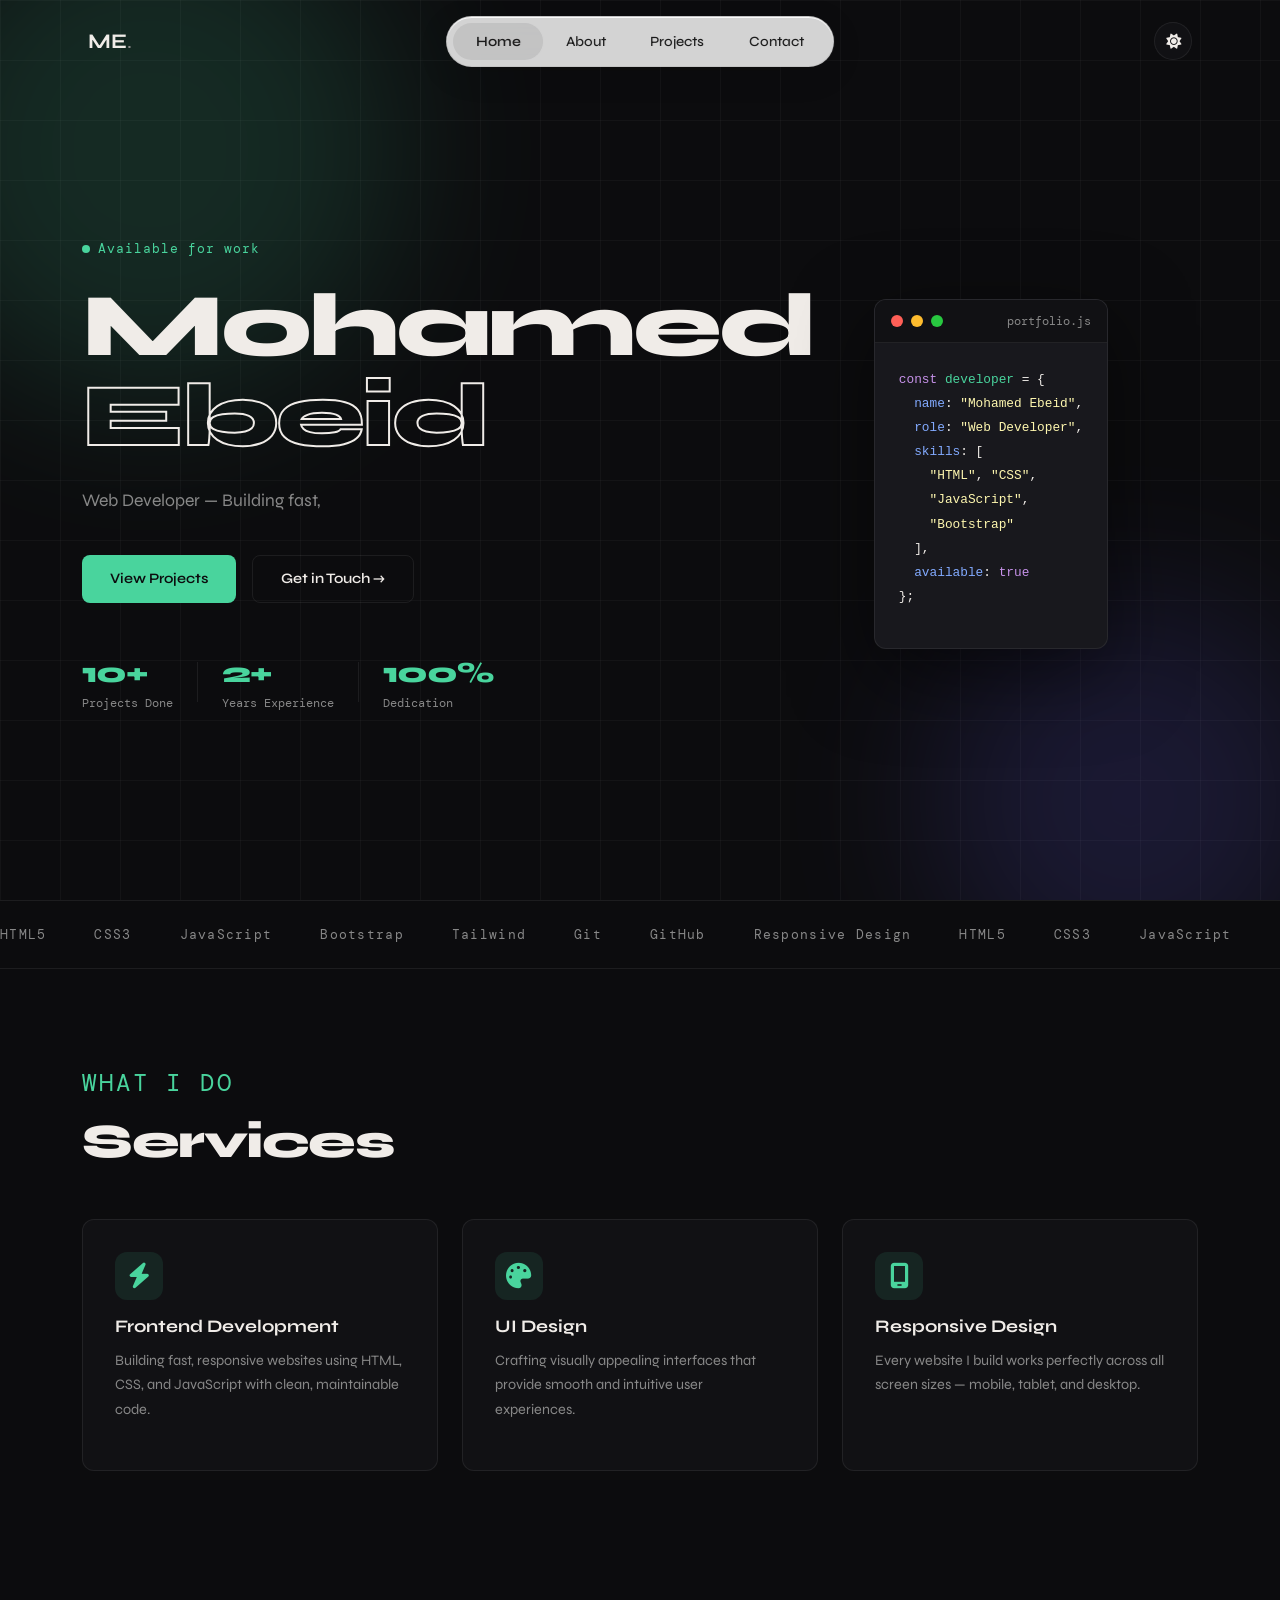
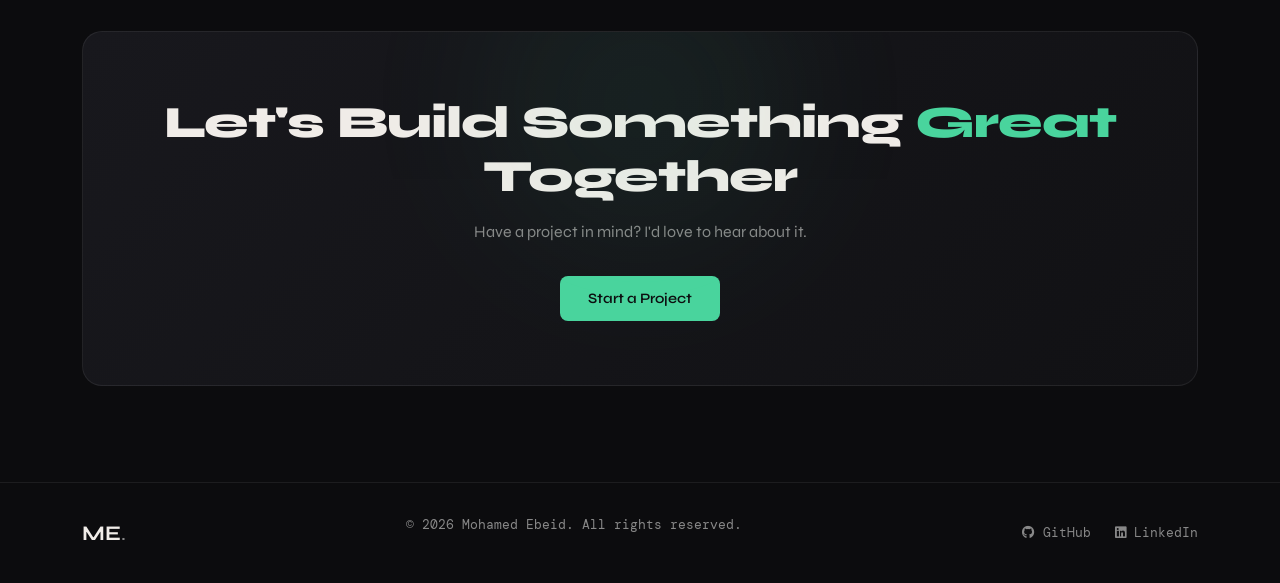
==== index.html @ 6831a112 "Add files via upload" ====
<!DOCTYPE html>
<html lang="en">
<head>
  <meta charset="UTF-8" />
  <meta name="viewport" content="width=device-width, initial-scale=1.0"/>
  <title>Mohamed Ebeid — Web Developer</title>
  <link rel="stylesheet" href="https://cdn.jsdelivr.net/npm/bootstrap@5.3.3/dist/css/bootstrap.min.css"/>
  <link rel="stylesheet" href="https://cdnjs.cloudflare.com/ajax/libs/font-awesome/6.5.0/css/all.min.css"/>
  <link href="https://fonts.googleapis.com/css2?family=Syne:wght@400;600;700;800&family=DM+Mono:wght@300;400;500&display=swap" rel="stylesheet"/>
  <link rel="stylesheet" href="style.css"/>
</head>
<body>

<nav id="navbar">
  <div class="nav-inner">
    <a href="index.html" class="logo">ME<span class="dot">.</span></a>
    <ul class="nav-links" id="navLinks">
      <li><a href="index.html" class="active">Home</a></li>
      <li><a href="about.html">About</a></li>
      <li><a href="projects.html">Projects</a></li>
      <li><a href="contact.html">Contact</a></li>
    </ul>
    <button id="themeToggle" aria-label="Toggle theme"><i class="fa-solid fa-sun"></i></button>
    <button class="menu-toggle" id="menuToggle" aria-label="Toggle menu">
      <span></span><span></span><span></span>
    </button>
  </div>
</nav>

<section class="hero">
  <div class="hero-bg">
    <div class="grid-lines"></div>
    <div class="glow glow-1"></div>
    <div class="glow glow-2"></div>
  </div>
  <div class="container">
    <div class="row align-items-center g-5">
      <div class="col-lg-6 hero-content">
        <p class="hero-tag"><span class="tag-dot"></span> Available for work</p>
        <h1 class="hero-title">
          Mohamed<br/>
          <span class="outline-text">Ebeid</span>
        </h1>
        <p class="hero-sub">Web Developer — Building fast, clean & modern digital experiences.</p>
        <div class="hero-btns d-flex flex-wrap gap-3 mb-5">
          <a href="projects.html" class="btn btn-primary">View Projects</a>
          <a href="contact.html" class="btn btn-ghost">Get in Touch →</a>
        </div>
        <div class="hero-stats d-flex align-items-center gap-4">
          <div class="stat">
            <span class="stat-num">10+</span>
            <span class="stat-label">Projects Done</span>
          </div>
          <div class="stat-divider"></div>
          <div class="stat">
            <span class="stat-num">2+</span>
            <span class="stat-label">Years Experience</span>
          </div>
          <div class="stat-divider"></div>
          <div class="stat">
            <span class="stat-num">100%</span>
            <span class="stat-label">Dedication</span>
          </div>
        </div>
      </div>
      <div class="col-lg-6 hero-visual d-none d-lg-flex justify-content-center">
        <div class="code-card">
          <div class="card-top">
            <span class="dot red"></span><span class="dot yellow"></span><span class="dot green"></span>
            <span class="card-title">portfolio.js</span>
          </div>
          <pre class="card-code"><code><span class="c-purple">const</span> <span class="c-green">developer</span> = {
  <span class="c-blue">name</span>: <span class="c-yellow">"Mohamed Ebeid"</span>,
  <span class="c-blue">role</span>: <span class="c-yellow">"Web Developer"</span>,
  <span class="c-blue">skills</span>: [
    <span class="c-yellow">"HTML"</span>, <span class="c-yellow">"CSS"</span>,
    <span class="c-yellow">"JavaScript"</span>,
    <span class="c-yellow">"Bootstrap"</span>
  ],
  <span class="c-blue">available</span>: <span class="c-purple">true</span>
};</code></pre>
        </div>
      </div>
    </div>
  </div>
</section>

<section class="skills-strip">
  <div class="strip-inner">
    <div class="strip-track">
      <span>HTML5</span><span>CSS3</span><span>JavaScript</span><span>Bootstrap</span><span>Tailwind</span><span>Git</span><span>GitHub</span><span>Responsive Design</span><span>HTML5</span><span>CSS3</span><span>JavaScript</span><span>Bootstrap</span><span>Tailwind</span><span>Git</span><span>GitHub</span><span>Responsive Design</span>
    </div>
  </div>
</section>

<section class="services section-pad">
  <div class="container">
    <p class="section-tag">What I Do</p>
    <h2 class="section-title">Services</h2>
    <div class="row g-4">
      <div class="col-md-4">
        <div class="service-card h-100">
          <div class="service-icon"><i class="fa-solid fa-bolt"></i></div>
          <h3>Frontend Development</h3>
          <p>Building fast, responsive websites using HTML, CSS, and JavaScript with clean, maintainable code.</p>
        </div>
      </div>
      <div class="col-md-4">
        <div class="service-card h-100">
          <div class="service-icon"><i class="fa-solid fa-palette"></i></div>
          <h3>UI Design</h3>
          <p>Crafting visually appealing interfaces that provide smooth and intuitive user experiences.</p>
        </div>
      </div>
      <div class="col-md-4">
        <div class="service-card h-100">
          <div class="service-icon"><i class="fa-solid fa-mobile-screen"></i></div>
          <h3>Responsive Design</h3>
          <p>Every website I build works perfectly across all screen sizes — mobile, tablet, and desktop.</p>
        </div>
      </div>
    </div>
  </div>
</section>

<section class="cta-section">
  <div class="container">
    <div class="cta-box text-center">
      <h2>Let's Build Something <span class="accent">Great</span> Together</h2>
      <p>Have a project in mind? I'd love to hear about it.</p>
      <a href="contact.html" class="btn btn-primary">Start a Project</a>
    </div>
  </div>
</section>

<footer>
  <div class="container footer-inner">
    <span class="logo">ME<span class="dot">.</span></span>
    <p>© 2026 Mohamed Ebeid. All rights reserved.</p>
    <div class="social-links">
      <a href="https://github.com/mohamedebeid77" target="_blank"><i class="fa-brands fa-github"></i> GitHub</a>
      <a href="https://www.linkedin.com/in/mohamed-ebeid-307400301/" target="_blank"><i class="fa-brands fa-linkedin"></i> LinkedIn</a>
    </div>
  </div>
</footer>

<button class="back-top" id="backTop" aria-label="Back to top">↑</button>

<script src="https://cdn.jsdelivr.net/npm/bootstrap@5.3.3/dist/js/bootstrap.bundle.min.js"></script>
<script src="main.js"></script>
</body>
</html>
---- style.css ----
@import url("https://fonts.googleapis.com/css2?family=Syne:wght@400;600;700;800&family=DM+Mono:wght@300;400;500&display=swap");

:root {
  --bg: #0c0c0e;
  --bg2: #111114;
  --bg3: #18181d;
  --border: rgba(255, 255, 255, 0.07);
  --text: #f0ece8;
  --muted: #888;
  --accent: #49d49d;
  --accent2: #fef7af;
  --font-head: "Syne", sans-serif;
  --font-mono: "DM Mono", monospace;
}

*,
*::before,
*::after {
  box-sizing: border-box;
}
html {
  scroll-behavior: smooth;
}
body {
  background: var(--bg);
  color: var(--text);
  font-family: var(--font-head);
  overflow-x: hidden;
}
a {
  color: inherit;
  text-decoration: none;
}
ul {
  list-style: none;
  padding: 0;
  margin: 0;
}

.section-pad {
  padding: 6rem 0;
}
.accent {
  color: var(--accent);
}
.outline-text {
  -webkit-text-stroke: 2px var(--text);
  color: transparent;
}
.hidden {
  display: none;
}

/* NAV */
#navbar {
  position: fixed;
  top: 0;
  left: 0;
  right: 0;
  z-index: 100;
  padding: 1.4rem 0;
}
.nav-inner {
  max-width: 1200px;
  margin: 0 auto;
  padding: 0 3rem;
  display: flex;
  align-items: center;
  justify-content: space-between;
  position: relative;
}
.logo {
  font-size: 1.3rem;
  font-weight: 700;
  color: var(--text);
}
.logo .dot {
  color: var(--muted);
  font-weight: 400;
}
.nav-links {
  display: flex;
  gap: 0;
  background: rgba(255, 255, 255, 0.82);
  border: 1px solid rgba(0, 0, 0, 0.08);
  border-radius: 100px;
  padding: 0.35rem 0.4rem;
  backdrop-filter: blur(16px);
  box-shadow:
    0 8px 32px rgba(0, 0, 0, 0.12),
    inset 0 1px 0 rgba(255, 255, 255, 0.9);
  position: absolute;
  left: 50%;
  transform: translateX(-50%);
}
.nav-links li a {
  display: block;
  padding: 0.5rem 1.4rem;
  font-size: 0.88rem;
  font-weight: 500;
  color: #1a1a1a;
  border-radius: 100px;
  transition: all 0.3s;
  white-space: nowrap;
}
.nav-links a:hover {
  background: rgba(0, 0, 0, 0.06);
}
.nav-links a.active {
  background: rgba(0, 0, 0, 0.08);
  font-weight: 600;
}
.menu-toggle {
  display: none;
  flex-direction: column;
  gap: 5px;
  background: none;
  border: none;
  cursor: pointer;
  padding: 4px;
}
.menu-toggle span {
  display: block;
  width: 24px;
  height: 2px;
  background: var(--text);
  border-radius: 2px;
  transition: all 0.3s;
}
.menu-toggle.open span:nth-child(1) {
  transform: translateY(7px) rotate(45deg);
}
.menu-toggle.open span:nth-child(2) {
  opacity: 0;
}
.menu-toggle.open span:nth-child(3) {
  transform: translateY(-7px) rotate(-45deg);
}

/* BG EFFECTS */
.hero-bg {
  position: absolute;
  inset: 0;
  overflow: hidden;
  pointer-events: none;
}
.grid-lines {
  position: absolute;
  inset: 0;
  background-image:
    linear-gradient(rgba(255, 255, 255, 0.03) 1px, transparent 1px),
    linear-gradient(90deg, rgba(255, 255, 255, 0.03) 1px, transparent 1px);
  background-size: 60px 60px;
}
.glow {
  position: absolute;
  border-radius: 50%;
  filter: blur(80px);
  opacity: 0.15;
}
.glow-1 {
  width: 500px;
  height: 500px;
  background: var(--accent);
  top: -100px;
  left: -100px;
}
.glow-2 {
  width: 400px;
  height: 400px;
  background: #6c63ff;
  bottom: -100px;
  right: -50px;
}

/* HERO */
.hero {
  position: relative;
  min-height: 100vh;
  display: flex;
  align-items: center;
  padding: 8rem 0 5rem;
  overflow: hidden;
}
.hero-content {
  position: relative;
  z-index: 1;
}
.hero-tag {
  display: inline-flex;
  align-items: center;
  gap: 0.5rem;
  font-family: var(--font-mono);
  font-size: 0.8rem;
  color: var(--accent);
  margin-bottom: 1.5rem;
  letter-spacing: 0.08em;
}
.tag-dot {
  width: 8px;
  height: 8px;
  border-radius: 50%;
  background: var(--accent);
  animation: pulse 2s infinite;
}
.hero-title {
  font-size: clamp(3rem, 7vw, 6rem);
  font-weight: 800;
  line-height: 1;
  letter-spacing: -3px;
  margin-bottom: 1.5rem;
}
.hero-sub {
  font-size: 1.1rem;
  color: var(--muted);
  max-width: 480px;
  margin-bottom: 2.5rem;
  line-height: 1.7;
}
.stat-num {
  display: block;
  font-size: 1.8rem;
  font-weight: 800;
  color: var(--accent);
  letter-spacing: -1px;
}
.stat-label {
  display: block;
  font-size: 0.75rem;
  color: var(--muted);
  font-family: var(--font-mono);
}
.stat-divider {
  width: 1px;
  height: 40px;
  background: var(--border);
}

/* BUTTONS */
.btn {
  display: inline-flex;
  align-items: center;
  gap: 0.5rem;
  padding: 0.75rem 1.75rem;
  border-radius: 8px;
  font-family: var(--font-head);
  font-size: 0.9rem;
  font-weight: 600;
  border: none;
  cursor: pointer;
  transition: all 0.3s;
}
.btn-primary {
  background: var(--accent);
  color: #0c0c0e;
}
.btn-primary:hover {
  background: #3ec98f;
  transform: translateY(-2px);
  box-shadow: 0 8px 24px rgba(73, 212, 157, 0.25);
  color: #0c0c0e;
}
.btn-ghost {
  background: transparent;
  color: var(--text);
  border: 1px solid var(--border);
}
.btn-ghost:hover {
  border-color: var(--accent);
  color: var(--accent);
  transform: translateY(-2px);
}
.btn-sm {
  padding: 0.5rem 1rem;
  font-size: 0.8rem;
}
.btn-full {
  width: 100%;
  justify-content: center;
}

/* CODE CARD */
.hero-visual {
  position: relative;
  z-index: 1;
}
.code-card {
  background: var(--bg3);
  border: 1px solid var(--border);
  border-radius: 12px;
  overflow: hidden;
  max-width: 400px;
  box-shadow: 0 24px 80px rgba(0, 0, 0, 0.5);
  animation: float 4s ease-in-out infinite;
}
.card-top {
  display: flex;
  align-items: center;
  gap: 0.5rem;
  padding: 0.75rem 1rem;
  background: var(--bg2);
  border-bottom: 1px solid var(--border);
}
.card-top .dot {
  width: 12px;
  height: 12px;
  border-radius: 50%;
}
.dot.red {
  background: #ff5f57;
}
.dot.yellow {
  background: #febc2e;
}
.dot.green {
  background: #28c840;
}
.card-title {
  font-family: var(--font-mono);
  font-size: 0.75rem;
  color: var(--muted);
  margin-left: auto;
}
.card-code {
  padding: 1.5rem;
  font-family: var(--font-mono);
  font-size: 0.8rem;
  line-height: 1.8;
  overflow-x: auto;
}
.c-purple {
  color: #c792ea;
}
.c-green {
  color: var(--accent);
}
.c-blue {
  color: #82aaff;
}
.c-yellow {
  color: var(--accent2);
}

/* SKILLS STRIP */
.skills-strip {
  padding: 1.5rem 0;
  border-top: 1px solid var(--border);
  border-bottom: 1px solid var(--border);
  overflow: hidden;
}
.strip-track {
  display: flex;
  gap: 3rem;
  animation: marquee 20s linear infinite;
  width: max-content;
}
.strip-track span {
  font-family: var(--font-mono);
  font-size: 0.8rem;
  color: var(--muted);
  letter-spacing: 0.1em;
  white-space: nowrap;
}

/* SECTIONS */
.section-tag {
  font-family: var(--font-mono);
  font-size: 1.5rem;
  color: var(--accent);
  letter-spacing: 0.12em;
  text-transform: uppercase;
  margin-bottom: 0.75rem;
}
.section-title {
  font-size: clamp(2rem, 4vw, 3rem);
  font-weight: 800;
  letter-spacing: -1.5px;
  margin-bottom: 3rem;
}

/* SERVICE CARDS */
.service-card {
  background: var(--bg2);
  border: 1px solid var(--border);
  border-radius: 12px;
  padding: 2rem;
  transition: all 0.3s;
}
.service-card:hover {
  border-color: var(--accent);
  transform: translateY(-4px);
  box-shadow: 0 16px 40px rgba(73, 212, 157, 0.08);
}
.service-icon {
  font-size: 1.6rem;
  color: var(--accent);
  margin-bottom: 1rem;
  width: 48px;
  height: 48px;
  background: rgba(73, 212, 157, 0.1);
  border-radius: 12px;
  display: flex;
  align-items: center;
  justify-content: center;
}
.service-card h3 {
  font-size: 1.1rem;
  font-weight: 700;
  margin-bottom: 0.75rem;
}
.service-card p {
  font-size: 0.9rem;
  color: var(--muted);
  line-height: 1.7;
}

/* CTA */
.cta-section {
  padding: 4rem 0 6rem;
}
.cta-box {
  background: linear-gradient(135deg, var(--bg3), var(--bg2));
  border: 1px solid var(--border);
  border-radius: 20px;
  padding: 4rem;
  position: relative;
  overflow: hidden;
}
.cta-box::before {
  content: "";
  position: absolute;
  top: -80px;
  left: 50%;
  transform: translateX(-50%);
  width: 300px;
  height: 300px;
  background: var(--accent);
  border-radius: 50%;
  filter: blur(80px);
  opacity: 0.07;
}
.cta-box h2 {
  font-size: clamp(1.8rem, 4vw, 2.8rem);
  font-weight: 800;
  letter-spacing: -1px;
  margin-bottom: 1rem;
}
.cta-box p {
  color: var(--muted);
  margin-bottom: 2rem;
}

/* FOOTER */
footer {
  padding: 2rem 0;
  border-top: 1px solid var(--border);
}
.footer-inner {
  display: flex;
  align-items: center;
  justify-content: space-between;
  flex-wrap: wrap;
  gap: 1rem;
}
.footer-inner p {
  font-size: 0.82rem;
  color: var(--muted);
  font-family: var(--font-mono);
}
.social-links {
  display: flex;
  gap: 1.5rem;
}
.social-links a {
  font-size: 0.82rem;
  color: var(--muted);
  font-family: var(--font-mono);
  transition: color 0.3s;
}
.social-links a:hover {
  color: var(--accent);
}

/* BACK TO TOP */
.back-top {
  position: fixed;
  bottom: 2rem;
  right: 2rem;
  width: 44px;
  height: 44px;
  background: var(--accent);
  color: var(--bg);
  border: none;
  border-radius: 10px;
  font-size: 1.1rem;
  font-weight: 700;
  cursor: pointer;
  display: flex;
  align-items: center;
  justify-content: center;
  opacity: 0;
  pointer-events: none;
  transition: all 0.3s;
  z-index: 50;
}
.back-top.visible {
  opacity: 1;
  pointer-events: all;
}
.back-top:hover {
  transform: translateY(-3px);
  box-shadow: 0 8px 20px rgba(73, 212, 157, 0.3);
}

/* PAGE HEADER */
.page-header {
  position: relative;
  padding: 10rem 0 5rem;
  text-align: center;
  overflow: hidden;
}
.page-title {
  font-size: clamp(2.5rem, 6vw, 5rem);
  font-weight: 800;
  letter-spacing: -3px;
}

/* ABOUT */
.about-top {
  border-bottom: 1px solid var(--border);
  padding-bottom: 3rem;
  margin-bottom: 3rem;
}
.avatar-box {
  position: relative;
  display: inline-block;
  flex-shrink: 0;
}
.avatar-inner {
  width: 140px;
  height: 140px;
  border-radius: 20px;
  background: linear-gradient(135deg, var(--accent), #6c63ff);
  display: flex;
  align-items: center;
  justify-content: center;
}
.avatar-initials {
  font-size: 2.5rem;
  font-weight: 800;
  color: var(--bg);
  letter-spacing: -2px;
}
.avatar-badge {
  position: absolute;
  bottom: -10px;
  right: -10px;
  background: var(--bg3);
  border: 1px solid var(--border);
  border-radius: 8px;
  padding: 0.4rem 0.8rem;
  font-family: var(--font-mono);
  font-size: 0.72rem;
  color: var(--accent);
}
.quick-item {
  display: flex;
  align-items: center;
  gap: 0.6rem;
  font-size: 0.88rem;
  color: var(--muted);
}
.quick-item i {
  color: var(--accent);
  width: 16px;
}
.quick-item.available-dot i {
  animation: pulse 2s infinite;
}
.quick-item.available-dot span {
  color: var(--accent);
  font-weight: 600;
}
.about-text h2 {
  font-size: clamp(1.8rem, 3vw, 2.4rem);
  font-weight: 800;
  letter-spacing: -1px;
  margin-bottom: 1.2rem;
}
.about-text p {
  color: var(--muted);
  margin-bottom: 1rem;
  line-height: 1.8;
  font-size: 0.95rem;
}
.highlight-cyber {
  display: inline-flex;
  align-items: center;
  gap: 0.4rem;
  color: var(--accent);
  font-weight: 600;
  background: rgba(73, 212, 157, 0.08);
  padding: 0.1rem 0.6rem;
  border-radius: 6px;
  border: 1px solid rgba(73, 212, 157, 0.2);
}
.interest-card {
  display: flex;
  align-items: center;
  gap: 1rem;
  padding: 1rem 1.2rem;
  background: var(--bg2);
  border: 1px solid var(--border);
  border-radius: 12px;
  transition: all 0.3s;
}
.interest-card:hover {
  border-color: rgba(73, 212, 157, 0.3);
  transform: translateX(4px);
}
.interest-card.interest-cyber {
  border-color: rgba(73, 212, 157, 0.25);
  background: linear-gradient(135deg, var(--bg2), rgba(73, 212, 157, 0.04));
}
.interest-icon {
  width: 42px;
  height: 42px;
  border-radius: 10px;
  background: var(--bg3);
  border: 1px solid var(--border);
  display: flex;
  align-items: center;
  justify-content: center;
  color: var(--accent);
  font-size: 1.1rem;
  flex-shrink: 0;
}
.interest-card.interest-cyber .interest-icon {
  background: rgba(73, 212, 157, 0.1);
  border-color: rgba(73, 212, 157, 0.25);
}
.interest-title {
  display: block;
  font-size: 0.88rem;
  font-weight: 700;
  color: var(--text);
  margin-bottom: 0.15rem;
}
.interest-desc {
  display: block;
  font-size: 0.75rem;
  color: var(--muted);
  font-family: var(--font-mono);
}
.available {
  color: var(--accent);
}

/* STACK */
.skills-section {
  background: var(--bg2);
}
.stack-card {
  display: flex;
  align-items: center;
  gap: 1rem;
  padding: 1.4rem 1.6rem;
  background: var(--bg3);
  border: 1px solid var(--border);
  border-radius: 16px;
  cursor: default;
  transition: all 0.3s;
  position: relative;
  overflow: hidden;
}
.stack-card:hover {
  border-color: rgba(73, 212, 157, 0.35);
  transform: translateY(-3px);
  box-shadow: 0 12px 32px rgba(0, 0, 0, 0.25);
}
.stack-card.stack-featured {
  border-color: rgba(73, 212, 157, 0.2);
  background: linear-gradient(135deg, var(--bg3), rgba(73, 212, 157, 0.04));
}
.stack-icon {
  width: 52px;
  height: 52px;
  display: flex;
  align-items: center;
  justify-content: center;
  border-radius: 12px;
  background: var(--bg);
  border: 1px solid var(--border);
  flex-shrink: 0;
  transition: all 0.3s;
}
.stack-icon i {
  font-size: 2rem;
  line-height: 1;
}
.stack-card:hover .stack-icon {
  background: var(--bg2);
  border-color: rgba(73, 212, 157, 0.3);
}
.stack-info {
  display: flex;
  flex-direction: column;
  gap: 0.2rem;
  flex: 1;
}
.stack-name {
  font-size: 0.95rem;
  font-weight: 700;
}
.stack-level {
  font-family: var(--font-mono);
  font-size: 0.7rem;
  color: var(--muted);
  text-transform: uppercase;
  letter-spacing: 0.08em;
}
.stack-years {
  font-family: var(--font-mono);
  font-size: 0.72rem;
  color: var(--accent);
  background: rgba(73, 212, 157, 0.08);
  border: 1px solid rgba(73, 212, 157, 0.15);
  padding: 0.25rem 0.6rem;
  border-radius: 100px;
  white-space: nowrap;
}

/* PROJECTS */
.project-card {
  background: var(--bg2);
  border: 1px solid var(--border);
  border-radius: 12px;
  overflow: hidden;
  transition: all 0.3s;
}
.project-card:hover {
  border-color: rgba(73, 212, 157, 0.3);
  transform: translateY(-4px);
  box-shadow: 0 16px 40px rgba(0, 0, 0, 0.3);
}
.project-img {
  position: relative;
  height: 200px;
  overflow: hidden;
}
.img-placeholder {
  width: 100%;
  height: 100%;
  transition: transform 0.3s;
}
.img-placeholder img {
  width: 100%;
  height: 100%;
  object-fit: cover;
  object-position: top;
  display: block;
}
.project-card:hover .img-placeholder {
  transform: scale(1.05);
}
 
.project-overlay {
  position: absolute;
  inset: 0;
  background: rgba(12, 12, 14, 0.85);
  display: flex;
  align-items: center;
  justify-content: center;
  gap: 0.75rem;
  opacity: 0;
  transition: opacity 0.3s;
}
.project-card:hover .project-overlay {
  opacity: 1;
}
.project-info {
  padding: 1.25rem;
}
.project-tags {
  display: flex;
  gap: 0.5rem;
  margin-bottom: 0.75rem;
}
.project-tags span {
  font-family: var(--font-mono);
  font-size: 0.7rem;
  padding: 0.2rem 0.6rem;
  background: var(--bg3);
  border: 1px solid var(--border);
  border-radius: 100px;
  color: var(--accent);
}
.project-info h3 {
  font-size: 1rem;
  font-weight: 700;
  margin-bottom: 0.5rem;
}
.project-info p {
  font-size: 0.82rem;
  color: var(--muted);
  line-height: 1.6;
}
.project-card.hide {
  display: none !important;
}

/* CONTACT */
.contact-info h2 {
  font-size: clamp(1.8rem, 3vw, 2.5rem);
  font-weight: 800;
  letter-spacing: -1px;
  margin-bottom: 1rem;
}
.contact-info > p {
  color: var(--muted);
  font-size: 0.9rem;
  line-height: 1.7;
  margin-bottom: 2rem;
}
.contact-card {
  display: flex;
  align-items: center;
  gap: 1rem;
  padding: 1rem 1.25rem;
  background: var(--bg2);
  border: 1px solid var(--border);
  border-radius: 12px;
  transition: border-color 0.3s;
}
.contact-card:hover {
  border-color: var(--accent);
}
.cc-icon {
  font-size: 1.4rem;
  color: var(--accent);
}
.cc-label {
  display: block;
  font-family: var(--font-mono);
  font-size: 0.7rem;
  color: var(--muted);
  margin-bottom: 0.15rem;
}
.cc-val {
  display: block;
  font-size: 0.88rem;
  font-weight: 600;
}
.social-btn {
  padding: 0.5rem 1.1rem;
  background: var(--bg2);
  border: 1px solid var(--border);
  border-radius: 8px;
  font-size: 0.82rem;
  font-weight: 600;
  transition: all 0.3s;
}
.social-btn:hover {
  border-color: var(--accent);
  color: var(--accent);
}
.contact-form-wrap {
  background: var(--bg2);
  border: 1px solid var(--border);
  border-radius: 16px;
  padding: 2.5rem;
}
.form-group {
  display: flex;
  flex-direction: column;
  gap: 0.4rem;
  margin-bottom: 1.25rem;
}
.form-group label {
  font-size: 0.82rem;
  font-weight: 600;
  color: var(--muted);
}
.form-group input,
.form-group textarea {
  background: var(--bg3);
  border: 1px solid var(--border);
  border-radius: 8px;
  padding: 0.8rem 1rem;
  color: var(--text);
  font-family: var(--font-head);
  font-size: 0.9rem;
  outline: none;
  transition: border-color 0.3s;
  resize: vertical;
}
.form-group input:focus,
.form-group textarea:focus {
  border-color: var(--accent);
}
.form-group input.error,
.form-group textarea.error {
  border-color: #ff5f57;
}
.field-err {
  font-size: 0.75rem;
  color: #ff5f57;
  font-family: var(--font-mono);
  min-height: 1em;
}
.success-msg {
  margin-top: 1rem;
  padding: 1rem;
  background: rgba(73, 212, 157, 0.1);
  border: 1px solid rgba(73, 212, 157, 0.3);
  border-radius: 8px;
  color: var(--accent);
  font-size: 0.88rem;
  text-align: center;
}

/* LIGHT MODE */
body.light-mode {
  --bg: #f8f8f6;
  --bg2: #efefec;
  --bg3: #e4e4e0;
  --border: rgba(0, 0, 0, 0.08);
  --text: #111114;
  --muted: #555;
}

/* ANIMATIONS */
@keyframes pulse {
  0%,
  100% {
    opacity: 1;
    transform: scale(1);
  }
  50% {
    opacity: 0.5;
    transform: scale(0.7);
  }
}
@keyframes float {
  0%,
  100% {
    transform: translateY(0);
  }
  50% {
    transform: translateY(-12px);
  }
}
@keyframes marquee {
  from {
    transform: translateX(0);
  }
  to {
    transform: translateX(-50%);
  }
}

.reveal {
  opacity: 0;
  transform: translateY(30px);
  transition:
    opacity 0.6s ease,
    transform 0.6s ease;
}
.reveal.visible {
  opacity: 1;
  transform: translateY(0);
}

/* RESPONSIVE */
@media (max-width: 992px) {
  .hero {
    padding: 8rem 0 5rem;
    text-align: center;
  }
  .hero-stats,
  .hero-btns {
    justify-content: center;
  }
  .hero-sub {
    margin: 0 auto 2.5rem;
  }
  .about-top {
    flex-direction: column;
    text-align: center;
  }
}

@media (max-width: 768px) {
  .nav-links {
    display: none;
    position: fixed;
    top: 64px;
    left: 0;
    right: 0;
    background: rgba(12, 12, 14, 0.97);
    backdrop-filter: blur(16px);
    flex-direction: column;
    align-items: center;
    padding: 2rem 0;
    gap: 1.5rem;
    border-bottom: 1px solid var(--border);
    border-radius: 0;
    transform: none;
  }
  .nav-links.open {
    display: flex;
  }
  .menu-toggle {
    display: flex;
  }
  .section-pad {
    padding: 4rem 0;
  }
  .cta-box {
    padding: 2.5rem 1.5rem;
  }
  .contact-form-wrap {
    padding: 1.5rem;
  }
  .footer-inner {
    flex-direction: column;
    text-align: center;
  }
}

/* ---- Theme toggle ---- */

#themeToggle {
  width: 38px;
  height: 38px;
  border-radius: 50%;
  border: 1px solid var(--border);
  background: var(--bg2);
  color: var(--text);
  font-size: 0.95rem;
  cursor: pointer;
  display: flex;
  align-items: center;
  justify-content: center;
  transition: all 0.3s;
  flex-shrink: 0;
  position: relative;
  overflow: hidden;
}

#themeToggle::before {
  content: '';
  position: absolute;
  inset: 0;
  border-radius: 50%;
  background: var(--accent);
  opacity: 0;
  transition: opacity 0.3s;
}

#themeToggle:hover::before {
  opacity: 0.12;
}

#themeToggle:hover {
  border-color: var(--accent);
  color: var(--accent);
  transform: rotate(20deg);
}

#themeToggle i {
  position: relative;
  z-index: 1;
}
.hero-visual {
  padding-left: 9rem;
}
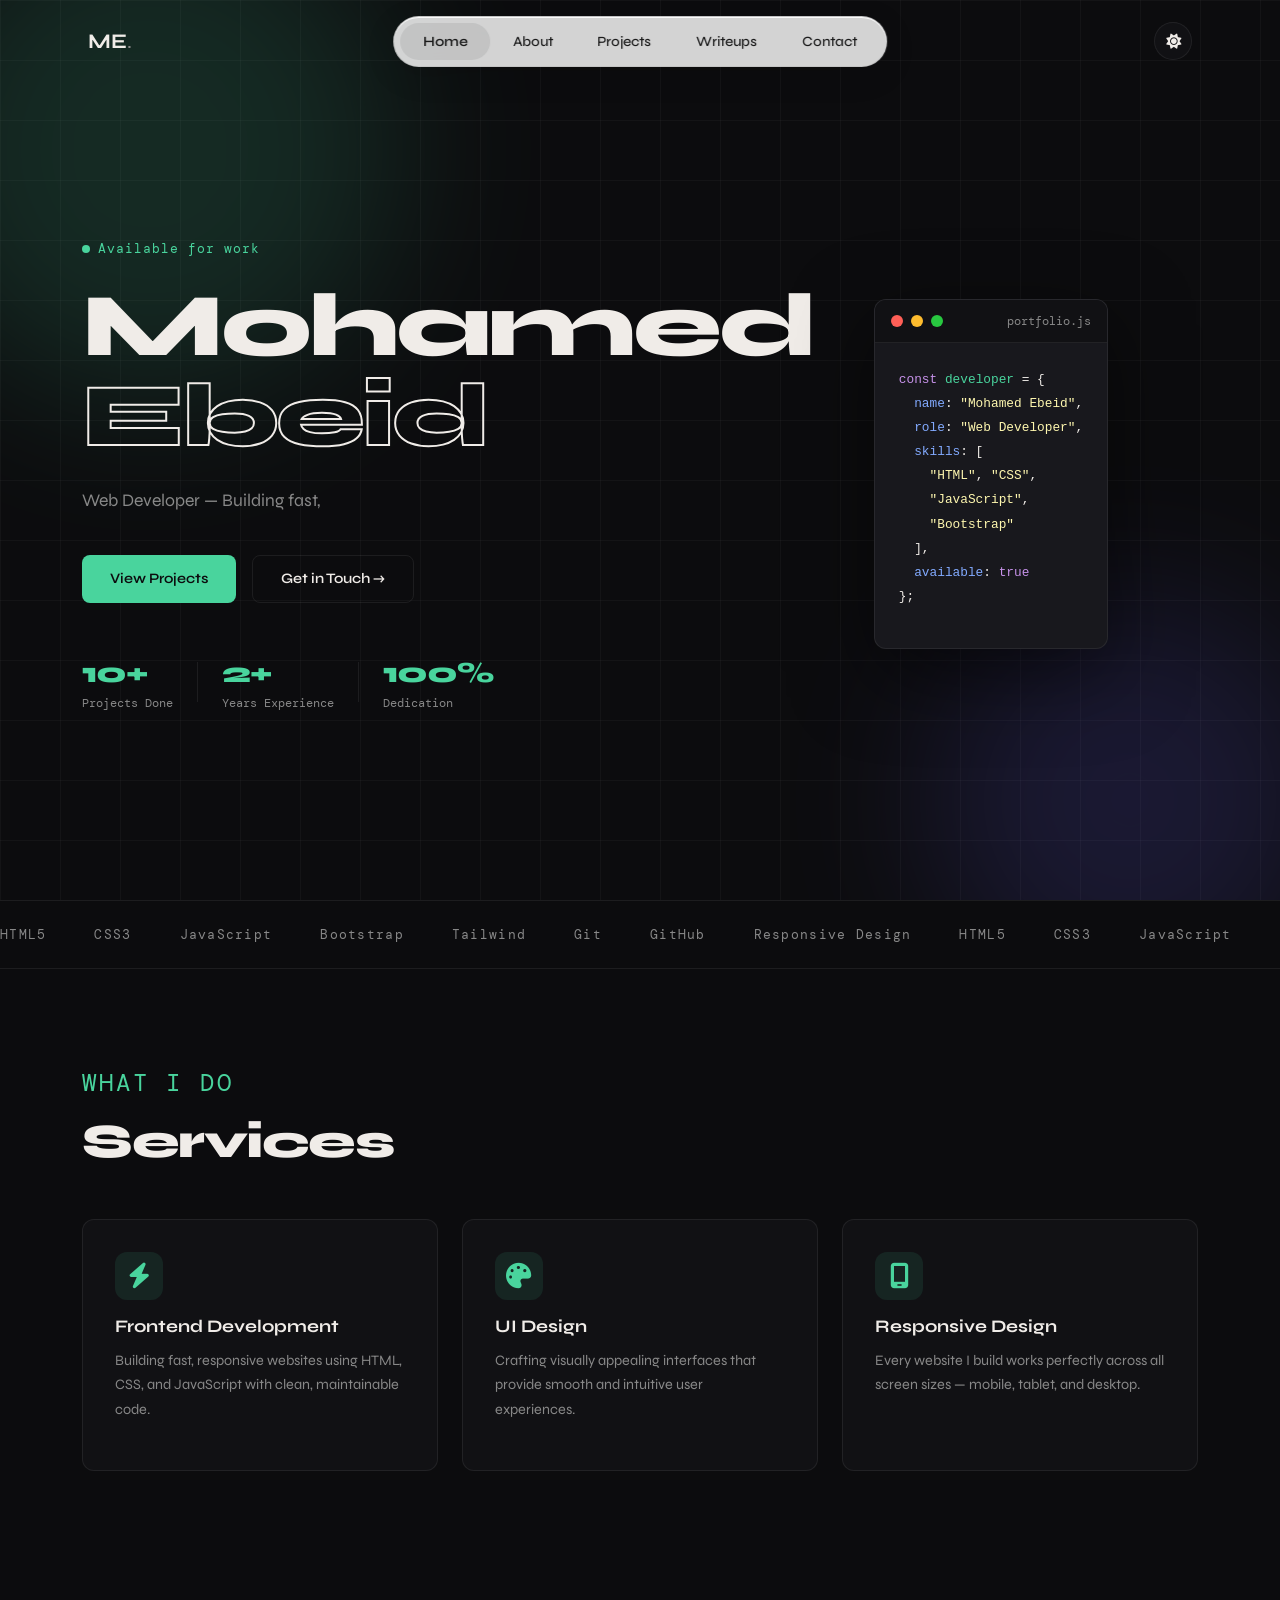
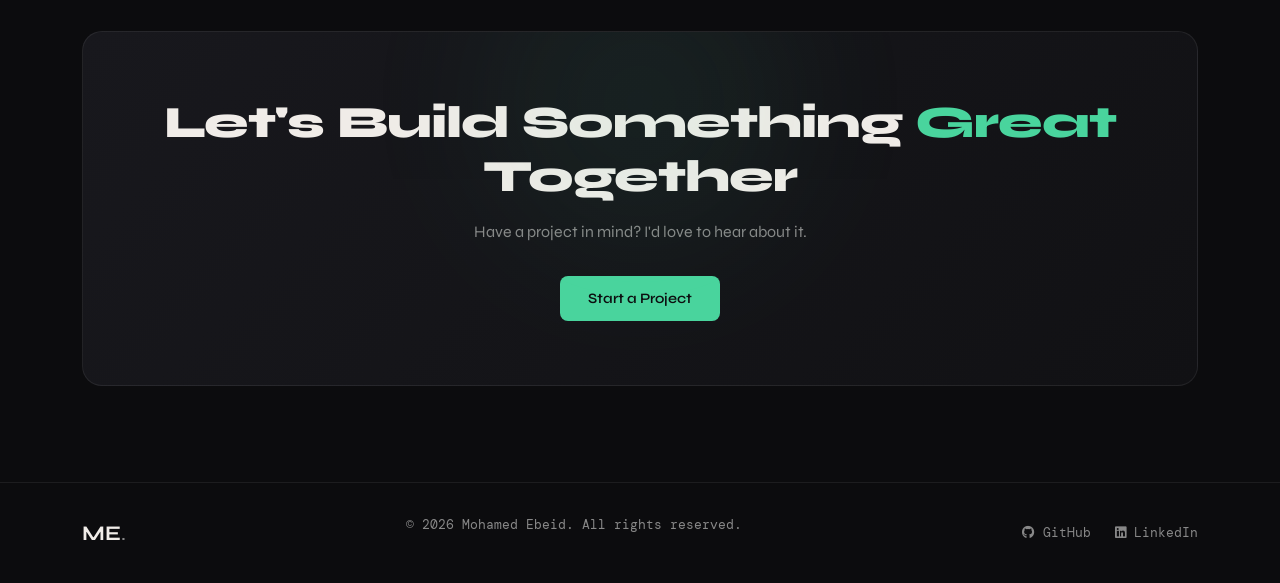
==== commit 5ef2f9bb: "Add writeups page with topic filters and readable notes Co-authored-by: coderabbitai[bot] <136622811" ====
--- a/index.html
+++ b/index.html
@@ -18,6 +18,7 @@
       <li><a href="index.html" class="active">Home</a></li>
       <li><a href="about.html">About</a></li>
       <li><a href="projects.html">Projects</a></li>
+      <li><a href="writeups.html">Writeups</a></li>
       <li><a href="contact.html">Contact</a></li>
     </ul>
     <button id="themeToggle" aria-label="Toggle theme"><i class="fa-solid fa-sun"></i></button>
